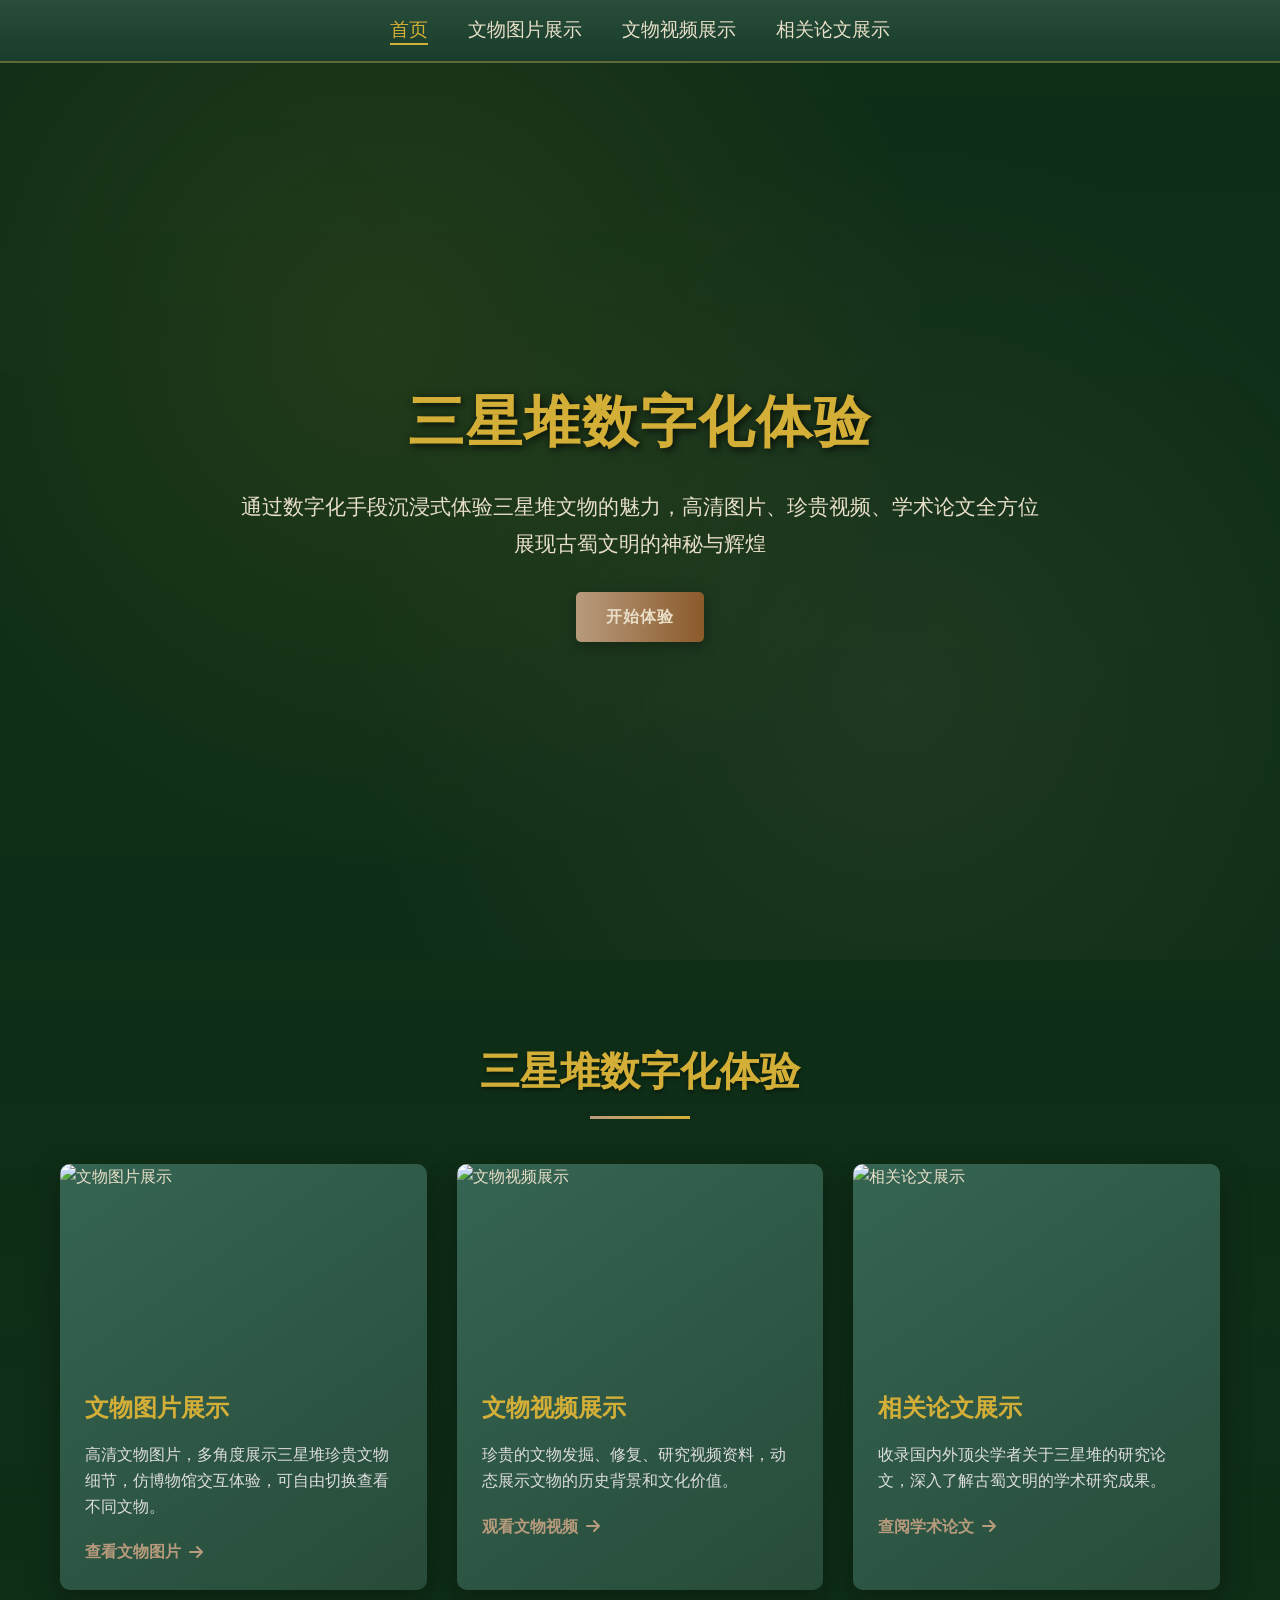
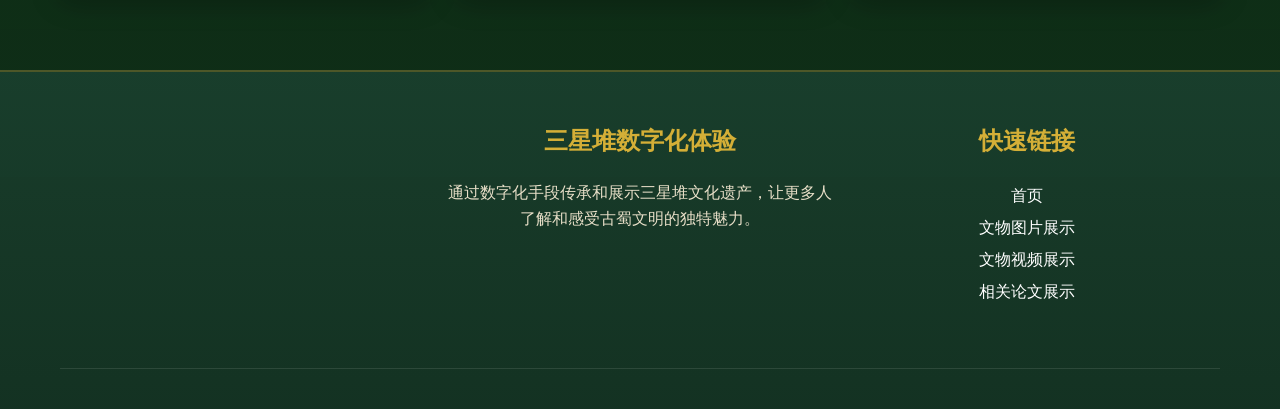
==== 数字化体验.html @ 91b33853 "Add files via upload" ====
<!DOCTYPE html>
<html lang="zh-CN">
<head>
    <meta charset="UTF-8">
    <meta name="viewport" content="width=device-width, initial-scale=1.0">
    <title>三星堆数字化体验</title>
    <link rel="stylesheet" href="https://cdnjs.cloudflare.com/ajax/libs/font-awesome/6.4.0/css/all.min.css">
    <style>
        /* 全局样式 (完全保留，未做任何改动) */
        * {
            margin: 0;
            padding: 0;
            box-sizing: border-box;
            font-family: 'Noto Serif SC', 'SimSun', 'STKaiti', serif;
        }

        :root {
            --primary-color: #b89b7d; /* 青铜色 */
            --secondary-color: #d4af37; /* 金色 */
            --dark-color: #2a4f3d; /* 深铜绿色 */
            --medium-color: #3a6b5a; /* 中铜绿色 */
            --light-color: #e8dfc8; /* 米白色 */
            --accent-color: #8b5a2b; /* 深棕色 */
            --copper-green: #0F2E17; /* 主绿色 */
            --copper-green-light: #4a7b6a; /* 浅铜绿色 */
            --copper-green-dark: #1a3f2d; /* 深铜绿色 */
            --card-bg: rgba(58, 107, 90, 0.9); /* 卡片背景 */
        }

        body {
            background: linear-gradient(135deg, #0F2E17 0%, #0F2E17 50%, #0F2E17 100%);
            color: var(--light-color);
            line-height: 1.6;
            overflow-x: hidden;
            min-height: 100vh;
        }

        .container {
            max-width: 1200px;
            margin: 0 auto;
            padding: 0 20px;
        }

        .copper-texture {
            position: fixed;
            top: 0;
            left: 0;
            width: 100%;
            height: 100%;
            pointer-events: none;
            z-index: -1;
            opacity: 0.05;
            background-image:
                radial-gradient(circle at 20% 30%, rgba(212, 175, 55, 0.2) 0%, transparent 20%),
                radial-gradient(circle at 80% 70%, rgba(184, 155, 125, 0.2) 0%, transparent 20%),
                radial-gradient(circle at 40% 80%, rgba(139, 90, 43, 0.2) 0%, transparent 20%);
        }

        .page-container {
            opacity: 0;
            transform: translateY(20px);
            transition: opacity 0.5s ease, transform 0.5s ease;
            position: absolute;
            top: 0;
            left: 0;
            width: 100%;
            display: none;
        }

        .page-container.active {
            opacity: 1;
            transform: translateY(0);
            display: block;
            position: relative;
        }

        .main-nav {
            background: linear-gradient(to bottom, rgba(42, 79, 61, 0.95), rgba(26, 63, 45, 0.9));
            position: fixed;
            width: 100%;
            z-index: 1000;
            padding: 15px 0;
            transition: all 0.3s ease;
            border-bottom: 2px solid rgba(212, 175, 55, 0.3);
            top: 0;
        }

        .main-nav.scrolled {
            padding: 10px 0;
            background-color: rgba(26, 63, 45, 0.98);
        }

        .nav-container {
            display: flex;
            justify-content: center;
            align-items: center;
        }

        .main-nav-list {
            display: flex;
            list-style: none;
            gap: 40px;
        }

        .main-nav-list li a {
            color: var(--light-color);
            text-decoration: none;
            font-weight: 500;
            font-size: 1.2rem;
            transition: all 0.3s;
            position: relative;
            padding: 5px 0;
            cursor: pointer;
        }

        .main-nav-list li a:hover {
            color: var(--secondary-color);
        }

        .main-nav-list li a::after {
            content: '';
            position: absolute;
            width: 0;
            height: 2px;
            background-color: var(--secondary-color);
            bottom: 0;
            left: 0;
            transition: width 0.3s;
        }

        .main-nav-list li a:hover::after {
            width: 100%;
        }

        .main-nav-list li a.active {
            color: var(--secondary-color);
        }

        .main-nav-list li a.active::after {
            width: 100%;
        }

        .hero {
            height: 100vh;
            background: linear-gradient(rgba(15, 46, 23, 0.85), rgba(15, 46, 23, 0.9)),
                        url('https://images.unsplash.com/photo-1518655048521-f130df041f66?ixlib=rb-4.0.3&auto=format&fit=crop&w=2070&q=80');
            background-size: cover;
            background-position: center;
            display: flex;
            align-items: center;
            justify-content: center;
            text-align: center;
            position: relative;
            overflow: hidden;
            margin-top: 60px;
        }

        .hero::before {
            content: '';
            position: absolute;
            top: 0;
            left: 0;
            width: 100%;
            height: 100%;
            background: radial-gradient(circle at 30% 30%, rgba(212, 175, 55, 0.1) 0%, transparent 50%),
                        radial-gradient(circle at 70% 70%, rgba(184, 155, 125, 0.1) 0%, transparent 50%);
            z-index: 1;
        }

        .hero-content {
            max-width: 800px;
            position: relative;
            z-index: 2;
        }

        .hero h1 {
            font-size: 3.5rem;
            margin-bottom: 20px;
            color: var(--secondary-color);
            text-shadow: 2px 2px 8px rgba(0, 0, 0, 0.8);
            letter-spacing: 2px;
        }

        .hero p {
            font-size: 1.3rem;
            margin-bottom: 30px;
            line-height: 1.8;
        }

        .btn {
            display: inline-block;
            background: linear-gradient(to right, var(--primary-color), var(--accent-color));
            color: var(--light-color);
            padding: 12px 30px;
            border-radius: 5px;
            text-decoration: none;
            font-weight: bold;
            transition: all 0.3s;
            border: none;
            cursor: pointer;
            box-shadow: 0 4px 15px rgba(0, 0, 0, 0.3);
            letter-spacing: 1px;
        }

        .btn:hover {
            background: linear-gradient(to right, var(--secondary-color), var(--primary-color));
            transform: translateY(-3px);
            box-shadow: 0 8px 20px rgba(0, 0, 0, 0.4);
        }

        .core-showcase {
            padding: 100px 0;
        }

        .section-title {
            text-align: center;
            font-size: 2.5rem;
            margin-bottom: 60px;
            color: var(--secondary-color);
            position: relative;
            text-shadow: 0 2px 4px rgba(0, 0, 0, 0.5);
        }

        .section-title::after {
            content: '';
            position: absolute;
            width: 100px;
            height: 3px;
            background: linear-gradient(to right, var(--primary-color), var(--secondary-color));
            bottom: -15px;
            left: 50%;
            transform: translateX(-50%);
        }

        .content-card {
            background: linear-gradient(145deg, rgba(58, 107, 90, 0.9), rgba(42, 79, 61, 0.9));
            border-radius: 10px;
            padding: 30px;
            margin-bottom: 50px;
            box-shadow: 0 10px 30px rgba(0, 0, 0, 0.3);
            border-left: 5px solid var(--primary-color);
            transition: all 0.3s;
            position: relative;
            overflow: hidden;
        }

        .content-card::before {
            content: '';
            position: absolute;
            top: 0;
            left: 0;
            width: 100%;
            height: 4px;
            background: linear-gradient(to right, var(--primary-color), var(--secondary-color), var(--primary-color));
        }

        .content-card:hover {
            transform: translateY(-5px);
            box-shadow: 0 15px 35px rgba(0, 0, 0, 0.4);
        }

        .content-card h3 {
            color: var(--secondary-color);
            font-size: 1.8rem;
            margin-bottom: 20px;
            display: flex;
            align-items: center;
        }

        .content-card h3 i {
            margin-right: 15px;
            color: var(--primary-color);
        }

        .content-card p {
            margin-bottom: 20px;
            font-size: 1.1rem;
            line-height: 1.7;
        }

        .content-card ul, .content-card ol {
            margin-left: 20px;
            margin-bottom: 20px;
        }

        .content-card li {
            margin-bottom: 10px;
        }

        .page-header {
            text-align: center;
            padding: 100px 0 30px;
        }

        .page-title {
            font-size: 3rem;
            color: var(--secondary-color);
            margin-bottom: 15px;
            text-shadow: 0 2px 4px rgba(0, 0, 0, 0.5);
        }

        .page-subtitle {
            font-size: 1.2rem;
            color: var(--light-color);
            max-width: 800px;
            margin: 0 auto 40px;
            line-height: 1.6;
        }

        .back-to-home {
            text-align: center;
            padding: 50px 0 30px;
        }

        .featured-content {
            padding: 80px 0;
            background: linear-gradient(to bottom, rgba(15, 46, 23, 0.8), rgba(15, 46, 23, 0.9));
        }

        .featured-grid {
            display: grid;
            grid-template-columns: repeat(auto-fit, minmax(300px, 1fr));
            gap: 30px;
            margin-top: 50px;
        }

        .featured-card {
            background: linear-gradient(145deg, rgba(58, 107, 90, 0.9), rgba(42, 79, 61, 0.9));
            border-radius: 10px;
            overflow: hidden;
            transition: all 0.3s;
            box-shadow: 0 10px 30px rgba(0, 0, 0, 0.3);
        }

        .featured-card:hover {
            transform: translateY(-10px);
            box-shadow: 0 15px 35px rgba(0, 0, 0, 0.4);
        }

        .featured-img {
            height: 200px;
            overflow: hidden;
        }

        .featured-img img {
            width: 100%;
            height: 100%;
            object-fit: cover;
            transition: transform 0.5s;
        }

        .featured-card:hover .featured-img img {
            transform: scale(1.1);
        }

        .featured-info {
            padding: 25px;
        }

        .featured-info h3 {
            color: var(--secondary-color);
            margin-bottom: 15px;
            font-size: 1.5rem;
        }

        .featured-info p {
            margin-bottom: 20px;
            color: #ddd;
        }

        .featured-link {
            color: var(--primary-color);
            text-decoration: none;
            font-weight: bold;
            display: inline-flex;
            align-items: center;
            transition: color 0.3s;
            cursor: pointer;
        }

        .featured-link:hover {
            color: var(--secondary-color);
        }

        .featured-link i {
            margin-left: 8px;
            transition: transform 0.3s;
        }

        .featured-link:hover i {
            transform: translateX(5px);
        }

        .highlight {
            color: var(--secondary-color);
            font-weight: bold;
        }

        footer {
            background: linear-gradient(to bottom, rgba(26, 63, 45, 0.95), rgba(20, 50, 35, 0.98));
            padding: 50px 0 20px;
            text-align: center;
            border-top: 2px solid rgba(212, 175, 55, 0.3);
        }

        .footer-content {
            display: flex;
            flex-wrap: wrap;
            justify-content: space-between;
            margin-bottom: 30px;
        }

        .footer-section {
            flex: 1;
            min-width: 300px;
            margin-bottom: 30px;
        }

        .footer-section h3 {
            color: var(--secondary-color);
            margin-bottom: 20px;
            font-size: 1.5rem;
        }

        .copyright {
            padding-top: 20px;
            border-top: 1px solid rgba(255, 255, 255, 0.1);
            font-size: 0.9rem;
            color: #aaa;
        }

        .footer-link {
            color: #ffffff;
            text-decoration: none;
            transition: color 0.3s ease;
        }

        .footer-link:hover {
            color: var(--secondary-color);
        }

        .back-to-top {
            position: fixed;
            bottom: 30px;
            right: 30px;
            width: 50px;
            height: 50px;
            background: linear-gradient(135deg, var(--primary-color), var(--accent-color));
            color: var(--light-color);
            border-radius: 50%;
            display: flex;
            align-items: center;
            justify-content: center;
            font-size: 1.5rem;
            cursor: pointer;
            opacity: 0;
            visibility: hidden;
            transition: all 0.3s;
            z-index: 999;
            box-shadow: 0 5px 15px rgba(0, 0, 0, 0.3);
        }

        .back-to-top.active {
            opacity: 1;
            visibility: visible;
        }

        .back-to-top:hover {
            background: linear-gradient(135deg, var(--secondary-color), var(--primary-color));
            transform: translateY(-5px);
        }

        .fade-in {
            opacity: 0;
            transform: translateY(30px);
            transition: opacity 0.8s, transform 0.8s;
        }

        .fade-in.visible {
            opacity: 1;
            transform: translateY(0);
        }

        .circular-display {
            position: relative;
            display: flex;
            justify-content: center;
            align-items: center;
            height: 500px;
            margin: 3rem 0;
        }
        .circle {
            width: 510px;
            height: 510px;
            border-radius: 50%;
            background: linear-gradient(145deg, #0f3226, #0a2018);
            box-shadow:
                0 0 0 8px var(--primary-color),
                0 0 0 12px #0f3226,
                0 20px 40px rgba(0, 0, 0, 0.6);
            position: relative;
            overflow: hidden;
            transition: transform 0.5s ease;
        }
        .circle:hover {
            transform: scale(1.02);
        }
        .circle-img-container {
            width: 100%;
            height: 100%;
            border-radius: 50%;
            overflow: hidden;
            display: flex;
            justify-content: center;
            align-items: center;
        }
        .circle-img {
            width: 110%;
            height: 110%;
            object-fit: cover;
            border-radius: 50%;
            transition: transform 0.8s ease;
            filter: brightness(1.05) contrast(1.1);
        }
        .circle-img:hover {
            transform: scale(1.05);
        }
        .circle-border-effect {
            position: absolute;
            width: 110%;
            height: 110%;
            border-radius: 50%;
            background: radial-gradient(circle, transparent 60%, #0f3226 80%);
            z-index: 2;
            pointer-events: none;
        }
        .artifact-info {
            text-align: center;
            margin-top: 2rem;
            padding: 0 2rem;
        }
        .artifact-title {
            font-size: 1.8rem;
            color: var(--secondary-color);
            margin-bottom: 0.8rem;
        }
        .artifact-desc {
            color: var(--light-color);
            font-size: 1.1rem;
            line-height: 1.7;
            max-width: 600px;
            margin: 0 auto 1.5rem;
        }
        /* 查看详情按钮已被删除，此处样式保留但无对应元素 */
        .nav-arrow {
            position: absolute;
            top: 50%;
            transform: translateY(-50%);
            background: linear-gradient(135deg, var(--primary-color), var(--accent-color));
            color: white;
            width: 60px;
            height: 60px;
            border-radius: 50%;
            display: flex;
            justify-content: center;
            align-items: center;
            font-size: 1.8rem;
            cursor: pointer;
            z-index: 10;
            transition: all 0.3s ease;
            box-shadow: 0 4px 12px rgba(0, 0, 0, 0.3);
        }
        .nav-arrow:hover {
            background: linear-gradient(135deg, var(--secondary-color), var(--primary-color));
            transform: translateY(-50%) scale(1.1);
        }
        .arrow-left {
            left: 10%;
        }
        .arrow-right {
            right: 10%;
        }
        /* 预览图区域已被完全删除，故相关样式保留但不生效 */
        @media (max-width: 1024px) {
            .circular-display { height: 450px; }
            .circle { width: 320px; height: 320px; }
        }
        @media (max-width: 768px) {
            .circular-display { height: 380px; }
            .circle { width: 260px; height: 260px; }
            .nav-arrow { width: 50px; height: 50px; font-size: 1.5rem; }
            .arrow-left { left: 5%; }
            .arrow-right { right: 5%; }
        }

        .video-container {
            width: 100%;
            border-radius: 10px;
            overflow: hidden;
            margin: 30px 0;
            box-shadow: 0 10px 30px rgba(0, 0, 0, 0.5);
        }
        .artifact-video {
            width: 100%;
            height: 500px;
            border: none;
        }

        .video-page {
            display: none;
        }
        .video-page.active {
            display: block;
        }

        .video-grid {
            display: grid;
            grid-template-columns: repeat(2, 1fr);
            gap: 2.5rem;
            margin: 2.5rem 0;
        }
        .video-item {
            background-color: #0f3226;
            border-radius: 12px;
            overflow: hidden;
            transition: all 0.4s ease;
            box-shadow: 0 8px 20px rgba(0, 0, 0, 0.2);
        }
        .video-item:hover {
            transform: translateY(-8px);
            box-shadow: 0 15px 30px rgba(0, 0, 0, 0.3);
        }
        .video-player {
            position: relative;
            width: 100%;
            height: 280px;
            overflow: hidden;
            cursor: pointer;
        }
        .video-thumbnail {
            width: 100%;
            height: 100%;
            object-fit: cover;
            transition: transform 0.5s ease;
        }
        .video-player:hover .video-thumbnail {
            transform: scale(1.05);
        }
        .video-play-btn {
            position: absolute;
            top: 50%;
            left: 50%;
            transform: translate(-50%, -50%);
            width: 70px;
            height: 70px;
            background-color: rgba(0, 0, 0, 0.7);
            border-radius: 50%;
            display: flex;
            justify-content: center;
            align-items: center;
            color: white;
            font-size: 2rem;
            transition: all 0.3s ease;
            opacity: 0.9;
        }
        .video-player:hover .video-play-btn {
            background-color: rgba(76, 175, 80, 0.9);
            transform: translate(-50%, -50%) scale(1.1);
        }
        .video-info {
            padding: 1.5rem;
        }
        .video-title {
            font-size: 1.5rem;
            color: #a5d6a7;
            margin-bottom: 0.8rem;
        }
        .video-desc {
            color: #c8e6c9;
            font-size: 1.05rem;
            line-height: 1.6;
            margin-bottom: 1rem;
        }
        .video-meta {
            display: flex;
            justify-content: space-between;
            color: #81c784;
            font-size: 0.95rem;
        }
        .video-duration, .video-views {
            display: flex;
            align-items: center;
            gap: 0.4rem;
        }

        .video-modal {
            display: none;
            position: fixed;
            top: 0;
            left: 0;
            width: 100%;
            height: 100%;
            background-color: rgba(0, 0, 0, 0.9);
            z-index: 1000;
            justify-content: center;
            align-items: center;
            animation: fadeIn 0.3s ease;
        }
        .video-modal-content {
            width: 90%;
            max-width: 900px;
            position: relative;
        }
        .video-modal-close {
            position: absolute;
            top: -40px;
            right: 0;
            color: white;
            font-size: 2rem;
            cursor: pointer;
            transition: color 0.3s ease;
        }
        .video-modal-close:hover {
            color: #4caf50;
        }
        .video-modal-player {
            width: 100%;
            height: 500px;
            border-radius: 8px;
            overflow: hidden;
        }

        .video-pagination {
            display: flex;
            justify-content: center;
            align-items: center;
            margin: 3rem 0 5rem;
            gap: 1rem;
        }
        .video-page-arrow {
            background-color: #1b5e20;
            color: white;
            width: 40px;
            height: 40px;
            border-radius: 50%;
            display: flex;
            justify-content: center;
            align-items: center;
            cursor: pointer;
            transition: all 0.3s ease;
        }
        .video-page-arrow:hover {
            background-color: #4caf50;
            transform: scale(1.1);
        }
        .video-page-numbers {
            display: flex;
            gap: 0.5rem;
        }
        .video-page-number {
            width: 40px;
            height: 40px;
            border-radius: 50%;
            display: flex;
            justify-content: center;
            align-items: center;
            cursor: pointer;
            transition: all 0.3s ease;
            font-weight: 600;
            color: var(--light-color);
        }
        .video-page-number:hover {
            background-color: rgba(76, 175, 80, 0.3);
        }
        .video-page-number.active {
            background-color: #4caf50;
            color: white;
        }

        /* 文献页面样式 */
        .documents-filter {
            display: flex;
            justify-content: center;
            gap: 1rem;
            margin-bottom: 3rem;
            flex-wrap: wrap;
        }
        .filter-btn {
            background-color: #0f3226;
            color: #c8e6c9;
            border: none;
            padding: 0.8rem 1.8rem;
            border-radius: 30px;
            font-size: 1rem;
            cursor: pointer;
            transition: all 0.3s ease;
        }
        .filter-btn:hover, .filter-btn.active {
            background-color: #2e7d32;
            color: white;
        }
        .documents-grid {
            display: grid;
            grid-template-columns: repeat(auto-fill, minmax(350px, 1fr));
            gap: 2.5rem;
            margin: 2.5rem 0;
        }
        .document-card {
            background-color: #0f3226;
            border-radius: 12px;
            overflow: hidden;
            transition: all 0.4s ease;
            box-shadow: 0 6px 16px rgba(0, 0, 0, 0.2);
            display: flex;
            flex-direction: column;
        }
        .document-card:hover {
            transform: translateY(-8px);
            box-shadow: 0 12px 24px rgba(0, 0, 0, 0.3);
        }
        .document-header {
            padding: 1.5rem 1.5rem 0.5rem;
        }
        .document-category {
            display: inline-block;
            background-color: #1b5e20;
            color: white;
            padding: 0.3rem 1rem;
            border-radius: 20px;
            font-size: 0.85rem;
            margin-bottom: 0.8rem;
        }
        .document-title {
            font-size: 1.5rem;
            color: #a5d6a7;
            margin-bottom: 1rem;
            line-height: 1.4;
        }
        .document-body {
            padding: 0 1.5rem 1.5rem;
            flex-grow: 1;
        }
        .document-abstract {
            color: #c8e6c9;
            font-size: 1.05rem;
            line-height: 1.6;
            margin-bottom: 1.5rem;
        }
        .document-meta {
            display: flex;
            justify-content: space-between;
            color: #81c784;
            font-size: 0.9rem;
            margin-bottom: 1.5rem;
        }
        .document-footer {
            padding: 1.5rem;
            background-color: #0a2018;
            display: flex;
            justify-content: space-between;
            align-items: center;
        }
        .document-author {
            display: flex;
            align-items: center;
            gap: 0.8rem;
        }
        .author-avatar {
            width: 40px;
            height: 40px;
            border-radius: 50%;
            object-fit: cover;
        }
        .author-info h4 {
            color: #a5d6a7;
            font-size: 1rem;
            margin-bottom: 0.2rem;
        }
        .author-info p {
            color: #81c784;
            font-size: 0.85rem;
        }
        .document-actions {
            display: flex;
            gap: 0.8rem;
        }
        .action-btn {
            background-color: #1b5e20;
            color: white;
            border: none;
            padding: 0.6rem 1.2rem;
            border-radius: 4px;
            cursor: pointer;
            transition: all 0.3s ease;
            display: flex;
            align-items: center;
            gap: 0.5rem;
        }
        .action-btn:hover {
            background-color: #2e7d32;
        }
        .action-btn.download {
            background-color: #0d47a1;
        }
        .action-btn.download:hover {
            background-color: #1565c0;
        }
        .meta-item {
            display: flex;
            align-items: center;
            gap: 0.3rem;
        }
        @media (max-width: 768px) {
            .video-grid {
                grid-template-columns: 1fr;
            }
            .documents-grid {
                grid-template-columns: 1fr;
            }
            .document-footer {
                flex-direction: column;
                gap: 1rem;
                align-items: flex-start;
            }
            .document-actions {
                width: 100%;
                justify-content: space-between;
            }
        }
    </style>
</head>
<body>
    <div class="copper-texture"></div>

    <nav class="main-nav" id="mainNav">
        <div class="container nav-container">
            <ul class="main-nav-list">
                <li><a href="#" class="main-nav-link active" data-page="home">首页</a></li>
                <li><a href="#" class="main-nav-link" data-page="image">文物图片展示</a></li>
                <li><a href="#" class="main-nav-link" data-page="video">文物视频展示</a></li>
                <li><a href="#" class="main-nav-link" data-page="paper">相关论文展示</a></li>
            </ul>
        </div>
    </nav>

    <div id="home-page" class="page-container active">
        <section class="hero">
            <div class="hero-content">
                <h1>三星堆数字化体验</h1>
                <p>通过数字化手段沉浸式体验三星堆文物的魅力，高清图片、珍贵视频、学术论文全方位展现古蜀文明的神秘与辉煌</p>
                <a href="#" class="btn" id="exploreBtn" data-page="image">开始体验</a>
            </div>
        </section>
        <section class="featured-content">
            <div class="container">
                <h2 class="section-title">三星堆数字化体验</h2>
                <div class="featured-grid">
                    <div class="featured-card">
                        <div class="featured-img">
                            <img src="https://imgs.699pic.com/images/701/009/785.jpg!seo.v1" alt="文物图片展示">
                        </div>
                        <div class="featured-info">
                            <h3>文物图片展示</h3>
                            <p>高清文物图片，多角度展示三星堆珍贵文物细节，仿博物馆交互体验，可自由切换查看不同文物。</p>
                            <a href="#" class="featured-link" data-page="image">查看文物图片 <i class="fas fa-arrow-right"></i></a>
                        </div>
                    </div>
                    <div class="featured-card">
                        <div class="featured-img">
                            <img src="https://imgs.699pic.com/images/507/745/010.jpg!seo.v1"alt="文物视频展示">
                        </div>
                        <div class="featured-info">
                            <h3>文物视频展示</h3>
                            <p>珍贵的文物发掘、修复、研究视频资料，动态展示文物的历史背景和文化价值。</p>
                            <a href="#" class="featured-link" data-page="video">观看文物视频 <i class="fas fa-arrow-right"></i></a>
                        </div>
                    </div>
                    <div class="featured-card">
                        <div class="featured-img">
                            <img src="https://images.unsplash.com/photo-1512758017271-d7b84c2113f1?ixlib=rb-4.0.3&auto=format&fit=crop&w=800&q=80" alt="相关论文展示">
                        </div>
                        <div class="featured-info">
                            <h3>相关论文展示</h3>
                            <p>收录国内外顶尖学者关于三星堆的研究论文，深入了解古蜀文明的学术研究成果。</p>
                            <a href="#" class="featured-link" data-page="paper">查阅学术论文 <i class="fas fa-arrow-right"></i></a>
                        </div>
                    </div>
                </div>
            </div>
        </section>
    </div>

    <!-- 文物图片展示页（已删除预览小图和查看详情按钮，并更新操作说明） -->
    <div id="image-page" class="page-container">
        <section class="core-showcase">
            <div class="container">
                <div class="page-header">
                    <h1 class="page-title">文物图片展示</h1>
                    <p class="page-subtitle">博物馆交互体验，高清展示文物细节，多角度欣赏古蜀文明的艺术瑰宝</p>
                </div>
                <div class="fade-in">
                    <h2 class="section-title">三星堆珍贵文物</h2>
                    <div class="content-card">
                        <h3><i class="fas fa-images"></i> 文物高清展示</h3>
                        <p>以下展示三星堆最具代表性的文物，点击左右箭头可切换查看不同文物，鼠标悬停在圆形展示区可查看文物细节效果。</p>
                        <!-- 圆形文物展示 - 已删除左右预览图和查看详情按钮 -->
                        <div class="circular-display">
                            <!-- 左右预览图div已完全移除 -->
                            <div class="nav-arrow arrow-left" id="prev-artifact">
                                <i class="fas fa-chevron-left"></i>
                            </div>
                            <div class="circle">
                                <div class="circle-img-container">
                                    <img id="current-artifact-img" class="circle-img" src="https://images.unsplash.com/photo-1628088026663-66496b898984?ixlib=rb-4.0.3&auto=format&fit=crop&w=1200&q=80" alt="当前文物">
                                </div>
                                <div class="circle-border-effect"></div>
                            </div>
                            <div class="nav-arrow arrow-right" id="next-artifact">
                                <i class="fas fa-chevron-right"></i>
                            </div>
                            <!-- 右侧预览图div已移除 -->
                        </div>
                        <div class="artifact-info">
                            <h2 id="artifact-title" class="artifact-title">青铜纵目面具</h2>
                            <p id="artifact-desc" class="artifact-desc">青铜纵目面具高66厘米，宽138厘米，眼耳极度夸张，被人们誉为"千里眼"和"顺风耳"。一般认为，此面具与史书中有关蜀人始祖蚕丛"纵目"的记载相呼应，很有可能表现的就是古蜀人顶礼膜拜的祖先神——蚕丛。</p>
                            <!-- 查看详情按钮已删除 -->
                        </div>
                        <p class="highlight">操作说明：</p>
                        <ul>
                            <li>点击左右箭头按钮可切换查看不同文物</li>
                            <li>鼠标悬停在圆形展示区可放大查看文物细节</li>
                            <!-- 以下两条说明已删除，因为对应元素已移除 -->
                        </ul>
                    </div>
                    <div class="back-to-home">
                        <a href="#" class="btn" data-page="home"><i class="fas fa-home"></i> 返回首页</a>
                    </div>
                </div>
            </div>
        </section>
    </div>

    <!-- 文物视频展示页（未改动） -->
    <div id="video-page" class="page-container">
        <section class="core-showcase">
            <div class="container">
                <div class="page-header">
                    <h1 class="page-title">文物视频展示</h1>
                    <p class="page-subtitle">通过动态视频了解三星堆文物的发掘过程、修复技术和文化背景，沉浸式体验古蜀文明</p>
                </div>
                <div class="fade-in">
                    <h2 class="section-title">三星堆文物视频</h2>

                    <div id="video-pages-container">
                        <div class="video-page active" id="video-page-1">
                            <div class="video-grid" id="video-grid-page1"></div>
                        </div>
                        <div class="video-page" id="video-page-2">
                            <div class="video-grid" id="video-grid-page2"></div>
                        </div>
                        <div class="video-page" id="video-page-3">
                            <div class="video-grid" id="video-grid-page3"></div>
                        </div>
                    </div>

                    <div class="video-pagination">
                        <div class="video-page-arrow" id="prev-video-page">
                            <i class="fas fa-chevron-left"></i>
                        </div>
                        <div class="video-page-numbers" id="video-page-numbers">
                            <div class="video-page-number active" data-page="1">1</div>
                            <div class="video-page-number" data-page="2">2</div>
                            <div class="video-page-number" data-page="3">3</div>
                        </div>
                        <div class="video-page-arrow" id="next-video-page">
                            <i class="fas fa-chevron-right"></i>
                        </div>
                    </div>

                    <div class="back-to-home">
                        <a href="#" class="btn" data-page="home"><i class="fas fa-home"></i> 返回首页</a>
                    </div>
                </div>
            </div>
        </section>
    </div>

    <!-- 相关论文展示页（PDF链接已更新） -->
    <div id="paper-page" class="page-container">
        <section class="core-showcase">
            <div class="container">
                <div class="page-header">
                    <h1 class="page-title">相关论文展示</h1>
                    <p class="page-subtitle">收录国内外顶尖学者关于三星堆的研究论文，为您提供深入了解古蜀文明的学术视角</p>
                </div>
                <div class="fade-in">
                    <h2 class="section-title">三星堆研究文献</h2>

                    <div class="documents-filter" id="documents-filter"></div>

                    <div class="documents-grid" id="documents-grid"></div>

                    <div class="back-to-home">
                        <a href="#" class="btn" data-page="home"><i class="fas fa-home"></i> 返回首页</a>
                    </div>
                </div>
            </div>
        </section>
    </div>

    <footer>
        <div class="container">
            <div class="footer-content">
                <div class="footer-section">

                </div>
                <div class="footer-section">
                    <h3>三星堆数字化体验</h3>
                    <p>通过数字化手段传承和展示三星堆文化遗产，让更多人了解和感受古蜀文明的独特魅力。</p>
                </div>
                <div class="footer-section">
                    <h3>快速链接</h3>
                    <ul style="list-style: none; line-height: 2;">
                        <li><a href="#" class="footer-link" data-page="home">首页</a></li>
                        <li><a href="#" class="footer-link" data-page="image">文物图片展示</a></li>
                        <li><a href="#" class="footer-link" data-page="video">文物视频展示</a></li>
                        <li><a href="#" class="footer-link" data-page="paper">相关论文展示</a></li>
                    </ul>
                </div>
            </div>
            <div class="copyright">

            </div>
        </div>
    </footer>

    <div class="back-to-top" id="backToTop">
        <i class="fas fa-arrow-up"></i>
    </div>

    <div class="video-modal" id="video-modal">
        <div class="video-modal-content">
            <div class="video-modal-close" id="video-modal-close">
                <i class="fas fa-times"></i>
            </div>
            <div class="video-modal-player">
                <video id="modal-video" controls style="width: 100%; height: 100%;">
                    <source id="modal-video-source" src="" type="video/mp4">
                    您的浏览器不支持视频播放。
                </video>
            </div>
        </div>
    </div>

    <script>
        document.addEventListener('DOMContentLoaded', function() {
            const pageContainers = {
                'home': document.getElementById('home-page'),
                'image': document.getElementById('image-page'),
                'video': document.getElementById('video-page'),
                'paper': document.getElementById('paper-page')
            };
            const navLinks = document.querySelectorAll('.main-nav-link, .featured-link, .footer-link, .btn[data-page]');

            // ---------- 文物数据（图片页用）- 已移除thumb属性，因为预览图已删除 ----------
            const artifacts = [
                { title: "青铜纵目面具", desc: "青铜纵目面具高66厘米，宽138厘米，眼耳极度夸张，被人们誉为'千里眼'和'顺风耳'。一般认为，此面具与史书中有关蜀人始祖蚕丛'纵目'的记载相呼应，很有可能表现的就是古蜀人顶礼膜拜的祖先神——蚕丛。", img: "../images/images.2/zongmu2.png" },
                { title: "青铜神树", desc: "三星堆出土的青铜树，印证了《山海经·大荒东经》的记载：汤谷上有扶木，一日方至，一日方出，皆载于乌。三星堆神树应是古代传说中扶桑、建木等神树的一种复合产物，其主要功能之一即为'通天'。", img: "../images/images.2/qingtongshenshu.png" },
                { title: "黄金面具", desc: "三星堆黄金面具采用贴金工艺打造，金箔厚度仅0.2毫米，工艺精湛。作为古蜀最高等级祭祀礼器，面具象征祭祀者（国王/大祭司）的神权身份，用于祭祀中'以金为面，沟通神灵'。", img: "../images/images.2/mianzhao.jpg" },
                { title: "青铜大立人", desc: "青铜大立人是三星堆出土最高的青铜人像，为古蜀祭祀主礼者化身，其身份为'国王兼大祭司'，是祭祀活动的核心主导者，印证了古蜀'政教合一'的社会结构。", img: "../images/images.2/立人像.png" },
                { title: "玉璋", desc: "三星堆出土的玉璋为上古重要祭祀礼器，器身刻有龙纹、鸟纹等神异图案，是'通神'的核心载体，既是古蜀人祭祀山川日月、沟通人神的核心礼器，也是理解古蜀祭祀信仰的关键文物。", img: "../images/images.2/玉璋.png" },
                { title: "金杖", desc: "三星堆出土的金杖实际上就是一句标志着王权、神权和经济社会财富垄断者权的权杖，为古蜀王国政权的最高象征物，杖身刻有鱼、鸟、人像等图案，具有重要的历史价值。", img: "../images/images.2/jinzhang.png" }
            ];
            let currentArtifactIndex = 0;

            // ---------- 视频数据 ----------
            const videos = [
                { id: 1, title: "三星堆考古新发现：祭祀坑的秘密", description: "探索三星堆最新考古发现，解密六个新祭祀坑的发掘过程与重要文物，包括黄金面具、顶尊跪坐人像等惊世发现。", thumbnail: "../images/images.2/金面罩.jpg", duration: "42:58", views: "325万", videoUrl: "../images/video/1-1.mp4" },
                { id: 2, title: "青铜神树：古蜀人的通天之梯", description: "深度解析三星堆青铜神树的制作工艺、文化内涵与宗教意义，探讨其与《山海经》中神树传说的关联。", thumbnail: "../images/images.2/qingtongshenshu.png", duration: "32:10", views: "189万", videoUrl: "../images/video/1-2.mp4" },
                { id: 3, title: "三星堆青铜铸造技术揭秘", description: "通过科学实验和工艺复原，揭示三星堆青铜器高超的铸造技术，包括范铸法、分铸法、焊接技术等。", thumbnail: "../images/images.2/金权杖.jpg", duration: "4:44", views: "210万", videoUrl: "../images/video/1-3.mp4" },
                { id: 4, title: "三星堆文字之谜：是否有文字系统？", description: "探讨三星堆符号的性质，分析刻划符号与图案，研究古蜀文明是否已发展出文字系统。", thumbnail: "../images/images.2/神权.png", duration: "8:03", views: "156万", videoUrl: "../images/video/1-4.mp4" },
                { id: 5, title: "三星堆与中原商文化的关系", description: "比较三星堆与中原商文明的异同，探讨古蜀国与商王朝的文化交流、贸易往来与政治关系。", thumbnail: "../images/images.2/区域分布.png", duration: "4:53", views: "198万", videoUrl: "../images/video/2-1.mp4" },
                { id: 6, title: "三星堆黄金制品的来源与工艺", description: "通过科技分析探索三星堆黄金的来源，复原金面具、金杖的制作工艺，揭示古蜀国的黄金加工技术。", thumbnail: "../images/images.2/huangjinmianju.png", duration: "30:32", views: "132万", videoUrl: "../images/video/2-2.mp4" },
                { id: 7, title: "三星堆玉器：礼仪与权力", description: "分析三星堆玉器的种类、功能与象征意义，探讨玉器在古蜀国社会等级与祭祀活动中的作用。", thumbnail: "../images/images.2/yuzhang.png", duration: "34:45", views: "110万", videoUrl: "../images/video/2-3.mp4" },
                { id: 8, title: "三星堆文明突然消失之谜", description: "探讨三星堆文明在公元前1100年左右突然衰落的原因，分析洪水、战争、迁徙等多种假说。", thumbnail: "../images/images.2/房子.JPG", duration: "11:57", views: "187万", videoUrl: "../images/video/2-4.mp4" },
                { id: 9, title: "三星堆与金沙：古蜀文明的传承", description: "比较三星堆与金沙遗址的文物特征，探讨古蜀文明从三星堆向金沙的转移与演变过程。", thumbnail: "../images/images.2/青铜头.JPG", duration: "34:26", views: "176万", videoUrl: "../images/video/3-1.mp4" },
                { id: 10, title: "三星堆的国际文化交流", description: "从象牙、海贝、黄金等文物出发，探索三星堆与东南亚、南亚甚至中亚地区的文化交流与贸易往来。", thumbnail: "../images/images.2/长图.png", duration: "6:12", views: "145万", videoUrl: "../images/video/3-2.mp4" }
            ];

            const videosPerPage = [4, 4, 2];
            let currentVideoPage = 1;

            // ---------- 文献数据（已更新第一篇PDF路径） ----------
            const documents = [
                {
                    id: 1,
                    title: "成都平原中—晚全新世环境考古研究进展",
                    category: "科技考古",
                    abstract: "采用X射线荧光、金相分析、铅同位素分析等方法，对三星堆青铜器的合金成分、制作工艺、矿料来源进行系统研究，揭示古蜀国青铜生产的技术特点与资源网络。",
                    author: "黄明 马春梅 朱诚",
                    authorTitle: "南京大学地理与海洋科学学院，江苏南京210023 成都文物考古研究院，四川成都610072",
                    date: "2017年12月",
                    pages: 12,

                    pdfUrl: "pdfs/成都平原中——晚全新世环境考古研究进展_黄明.pdf",  // 👈 已替换为相对路径

                },
                { id: 2, title: "考古，让人们真真切切触摸到中华文明的血脉", category: "文化比较", abstract: "通过比较三星堆与郑州商城、殷墟等商文化遗址的文物特征，分析古蜀文明与中原商文化的异同，探讨两者之间的文化交流、技术传播与政治关系。", author: "李华", authorTitle: "中国社会科学院考古研究所研究员", authorAvatar: "https://randomuser.me/api/portraits/women/44.jpg", date: "2024年2月28", pages: 24, citations: 0, pdfUrl: "#"},
                { id: 3, title: "三星堆祭祀坑出土铜顶尊跪坐人像科技分析及相关问题", category: "工艺技术", abstract: "通过微量元素分析和金相观察，确定三星堆金器的可能矿源，复原金箔捶拓、包金、贴金等制作工艺，评估古蜀国黄金加工的技术水平。", author: "郭建波 郑芦 王冲 肖庆 李映福 刘志岩 余健 冉宏林", authorTitle: "四川省文物考古研究院", authorAvatar: "https://randomuser.me/api/portraits/men/67.jpg", date: "2026第一期", pages: 17, citations: 0, pdfUrl: "#" },
                { id: 4, title: "三星堆鸟形器及鸟纹饰研究", category: "宗教考古", abstract: "结合《山海经》等文献记载，分析青铜神树的象征意义，探讨古蜀人的宇宙观、通天思想与神灵体系，揭示三星堆文明的宗教特征。", author: "唐诗旭", authorTitle: "四川师范大学硕士", authorAvatar: "https://randomuser.me/api/portraits/women/68.jpg", date: "2025-6-3", pages: 142, citations: 0, pdfUrl: "#"},
                { id: 5, title: "金沙遗址出土象牙的有机硅嵌封保存效果评价", category: "科技考古", abstract: "通过DNA分析和同位素研究，确定三星堆象牙的动物种类与地理来源，探讨象牙在古蜀国祭祀活动中的功能与象征意义。", author: "蒋璐蔓 肖嶙 白玉龙 洪静 孙杰 王宁 蒋浪 向仕林 赵丽娟", authorTitle: "成都市文物考古研究院", authorAvatar: "https://randomuser.me/api/portraits/men/75.jpg", date: "2025年12月", pages: 10, citations: 0, pdfUrl: "#" },
                { id: 6, title: "古代玉石白化机理解析———以三星堆遗址出土部分玉器为例", category: "工艺技术", abstract: "对三星堆出土玉器进行系统分类，分析琮、璋、璧、戈等玉器的形制演变、制作工艺与社会功能，探讨玉器在古蜀礼仪制度中的作用。", author: "王云鹏 刘建成 李志敏 王凤娇 鲁海子 方辉 马清林", authorTitle: "山东大学环境与社会考古学国际合作联合实验室", authorAvatar: "https://randomuser.me/api/portraits/women/26.jpg", date: "2024年10月", pages: 17, citations: 0, pdfUrl: "#" },
                { id: 7, title: "南方丝绸之路与对外关系研讨", category: "文化交流", abstract: "以海贝、象牙、黄金等为线索，探讨三星堆文明与东南亚、南亚地区的文化交流，论证古蜀国在早期南方丝绸之路上的地位。", author: "颜信", authorTitle: " 四川师范大学硕士", authorAvatar: "https://randomuser.me/api/portraits/men/55.jpg", date: "2011年12月1日", pages: 111, citations: 92, pdfUrl: "#" },
                { id: 8, title: "用科技让考古和时代对接", category: "科技考古", abstract: "通过孢粉、植硅体、地貌等分析，重建三星堆时期的古环境，探讨环境变迁对古蜀文明产生、发展与衰落的影响。", author: "周敏", authorTitle: "南京大学地理与海洋科学学院教授", authorAvatar: "https://randomuser.me/api/portraits/women/33.jpg", date: "2023-08-14", pages: 17, citations: 63, pdfUrl: "#" },
                { id: 9, title: "三星堆文化与中原夏商文化的交流研究述评", category: "文化交流", abstract: "系统报道2019-2022年三星堆新发现6个祭祀坑的发掘情况，介绍出土文物、层位关系与初步认识，为后续研究提供基础资料。", author: " 李桂芳", authorTitle: "三星堆考古工作队", authorAvatar: "https://randomuser.me/api/portraits/men/45.jpg", date: "2023年第4期", pages: 12, citations: 0, pdfUrl: "#"}


            ];

            // ---------- 页面切换 ----------
            function switchPage(pageId) {
                Object.values(pageContainers).forEach(container => { if (container) container.classList.remove('active'); });
                if (pageContainers[pageId]) {
                    pageContainers[pageId].classList.add('active');
                    window.scrollTo({ top: 0, behavior: 'smooth' });
                    setTimeout(() => {
                        const fadeElements = pageContainers[pageId].querySelectorAll('.fade-in');
                        fadeElements.forEach(el => el.classList.add('visible'));
                    }, 300);
                }
                document.querySelectorAll('.main-nav-link').forEach(link => {
                    link.classList.toggle('active', link.getAttribute('data-page') === pageId);
                });
            }
            navLinks.forEach(link => {
                link.addEventListener('click', e => { e.preventDefault(); switchPage(link.getAttribute('data-page')); });
            });
            document.getElementById('exploreBtn').addEventListener('click', e => { e.preventDefault(); switchPage('image'); });

            // ---------- 滚动监听 ----------
            window.addEventListener('scroll', () => {
                const mainNav = document.getElementById('mainNav');
                const backToTop = document.getElementById('backToTop');
                mainNav.classList.toggle('scrolled', window.scrollY > 100);
                backToTop.classList.toggle('active', window.scrollY > 500);
                const activePage = document.querySelector('.page-container.active');
                if (activePage) {
                    activePage.querySelectorAll('.fade-in').forEach(el => {
                        if (el.getBoundingClientRect().top < window.innerHeight - 100) el.classList.add('visible');
                    });
                }
            });
            document.getElementById('backToTop').addEventListener('click', () => {
                window.scrollTo({ top: 0, behavior: 'smooth' });
            });

            // ---------- 图片页文物切换（已移除预览图更新代码） ----------
            function updateArtifactDisplay() {
                const artifact = artifacts[currentArtifactIndex];
                document.getElementById('current-artifact-img').src = artifact.img;
                document.getElementById('artifact-title').textContent = artifact.title;
                document.getElementById('artifact-desc').textContent = artifact.desc;
                // 以下预览图更新代码已删除，因为对应元素已移除
            }
            document.getElementById('prev-artifact')?.addEventListener('click', () => {
                currentArtifactIndex = (currentArtifactIndex - 1 + artifacts.length) % artifacts.length;
                updateArtifactDisplay();
            });
            document.getElementById('next-artifact')?.addEventListener('click', () => {
                currentArtifactIndex = (currentArtifactIndex + 1) % artifacts.length;
                updateArtifactDisplay();
            });

            // ---------- 视频分页功能 ----------
            function generateVideoPages() {
                let start = 0;
                for (let page = 1; page <= 3; page++) {
                    const grid = document.getElementById(`video-grid-page${page}`);
                    if (!grid) continue;
                    grid.innerHTML = '';
                    const count = videosPerPage[page-1];
                    for (let i = 0; i < count; i++) {
                        const idx = start + i;
                        if (idx >= videos.length) break;
                        const video = videos[idx];
                        const videoItem = document.createElement('div');
                        videoItem.className = 'video-item';
                        videoItem.innerHTML = `
                            <div class="video-player" data-video-url="${video.videoUrl}">
                                <img src="${video.thumbnail}" alt="${video.title}" class="video-thumbnail">
                                <div class="video-play-btn">
                                    <i class="fas fa-play"></i>
                                </div>
                            </div>
                            <div class="video-info">
                                <h3 class="video-title">${video.title}</h3>
                                <p class="video-desc">${video.description}</p>
                                <div class="video-meta">
                                    <div class="video-duration">
                                        <i class="far fa-clock"></i>
                                        <span>${video.duration}</span>
                                    </div>
                                    <div class="video-views">
                                        <i class="far fa-eye"></i>
                                        <span>${video.views} 播放</span>
                                    </div>
                                </div>
                            </div>
                        `;
                        grid.appendChild(videoItem);
                    }
                    start += count;
                }
                attachVideoEvents();
            }

            function attachVideoEvents() {
                const videoPlayers = document.querySelectorAll('.video-player');
                videoPlayers.forEach(player => {
                    const videoUrl = player.getAttribute('data-video-url');
                    player.addEventListener('click', () => {
                        const modalVideo = document.getElementById('modal-video');
                        const modalVideoSource = document.getElementById('modal-video-source');
                        modalVideoSource.src = videoUrl;
                        modalVideo.load();
                        document.getElementById('video-modal').style.display = 'flex';
                        modalVideo.play();
                    });
                });
            }

            function switchVideoPage(page) {
                document.querySelectorAll('.video-page').forEach(p => p.classList.remove('active'));
                document.getElementById(`video-page-${page}`).classList.add('active');
                document.querySelectorAll('.video-page-number').forEach(num => {
                    num.classList.toggle('active', num.getAttribute('data-page') == page);
                });
                currentVideoPage = page;
            }

            const prevVideoBtn = document.getElementById('prev-video-page');
            const nextVideoBtn = document.getElementById('next-video-page');
            const videoPageNumbers = document.querySelectorAll('.video-page-number');
            if (prevVideoBtn && nextVideoBtn) {
                prevVideoBtn.addEventListener('click', () => {
                    if (currentVideoPage > 1) switchVideoPage(currentVideoPage - 1);
                });
                nextVideoBtn.addEventListener('click', () => {
                    if (currentVideoPage < 3) switchVideoPage(currentVideoPage + 1);
                });
                videoPageNumbers.forEach(num => {
                    num.addEventListener('click', () => {
                        switchVideoPage(parseInt(num.getAttribute('data-page')));
                    });
                });
            }

            // ---------- 文献页面（合并按钮版） ----------
            let currentFilter = 'all';

            function generateDocumentFilters() {
                const filterContainer = document.getElementById('documents-filter');
                if (!filterContainer) return;
                const categories = ['all', '科技考古', '文化比较', '工艺技术', '宗教考古',  '文化交流'];
                const categoryNames = {
                    'all': '全部', '科技考古': '科技考古', '文化比较': '文化比较', '工艺技术': '工艺技术',
                    '宗教考古': '宗教考古',
                    '文化交流': '文化交流'
                };
                categories.forEach(cat => {
                    const btn = document.createElement('button');
                    btn.className = `filter-btn ${cat === 'all' ? 'active' : ''}`;
                    btn.textContent = categoryNames[cat] || cat;
                    btn.setAttribute('data-category', cat);
                    btn.addEventListener('click', () => {
                        document.querySelectorAll('.filter-btn').forEach(b => b.classList.remove('active'));
                        btn.classList.add('active');
                        currentFilter = cat;
                        generateDocumentsGrid();
                    });
                    filterContainer.appendChild(btn);
                });
            }

            function generateDocumentsGrid() {
                const grid = document.getElementById('documents-grid');
                if (!grid) return;
                grid.innerHTML = '';
                let filteredDocs = documents;
                if (currentFilter !== 'all') {
                    filteredDocs = documents.filter(d => d.category === currentFilter);
                }
                filteredDocs.forEach(doc => {
                    const card = document.createElement('div');
                    card.className = 'document-card';
                    card.innerHTML = `
                        <div class="document-header">
                            <span class="document-category">${doc.category}</span>
                            <h3 class="document-title">${doc.title}</h3>
                        </div>
                        <div class="document-body">
                            <p class="document-abstract">${doc.abstract}</p>
                            <div class="document-meta">
                                <div class="meta-item">
                                    <i class="far fa-calendar"></i>
                                    <span>${doc.date}</span>
                                </div>
                                <div class="meta-item">
                                    <i class="far fa-file"></i>
                                    <span>${doc.pages} 页</span>
                                </div>

                            </div>
                        </div>
                        <div class="document-footer">
                            <div class="document-author">
                                <div class="author-info">
                                <h4>${doc.author}</h4>
                                <p>${doc.authorTitle || ''}</p>
                            </div>
                        </div>
                            </div>
                            <div class="document-actions">
                                <button class="action-btn pdf-btn" data-pdf="${doc.pdfUrl || '#'}">
                                    <i class="fas fa-file-pdf"></i><span>查看PDF</span>
                                </button>
                            </div>
                        </div>
                    `;
                    grid.appendChild(card);
                });

                document.querySelectorAll('.pdf-btn').forEach(btn => {
                    btn.addEventListener('click', () => {
                        const pdfUrl = btn.getAttribute('data-pdf');
                        if (pdfUrl && pdfUrl !== '#') {
                            window.open(pdfUrl, '_blank');
                        } else {
                            alert('PDF文件暂未上传，敬请期待！');
                        }
                    });
                });
            }

            // ---------- 视频模态框关闭 ----------
            const videoModal = document.getElementById('video-modal');
            const modalClose = document.getElementById('video-modal-close');
            if (modalClose) {
                modalClose.addEventListener('click', () => {
                    videoModal.style.display = 'none';
                    document.getElementById('modal-video').pause();
                });
                videoModal.addEventListener('click', (e) => {
                    if (e.target === videoModal) {
                        videoModal.style.display = 'none';
                        document.getElementById('modal-video').pause();
                    }
                });
            }

            // ---------- 初始化 ----------
            function init() {
                updateArtifactDisplay();
                generateVideoPages();
                generateDocumentFilters();
                generateDocumentsGrid();
                switchPage('home');
            }
            init();
        });
    </script>
</body
</html>
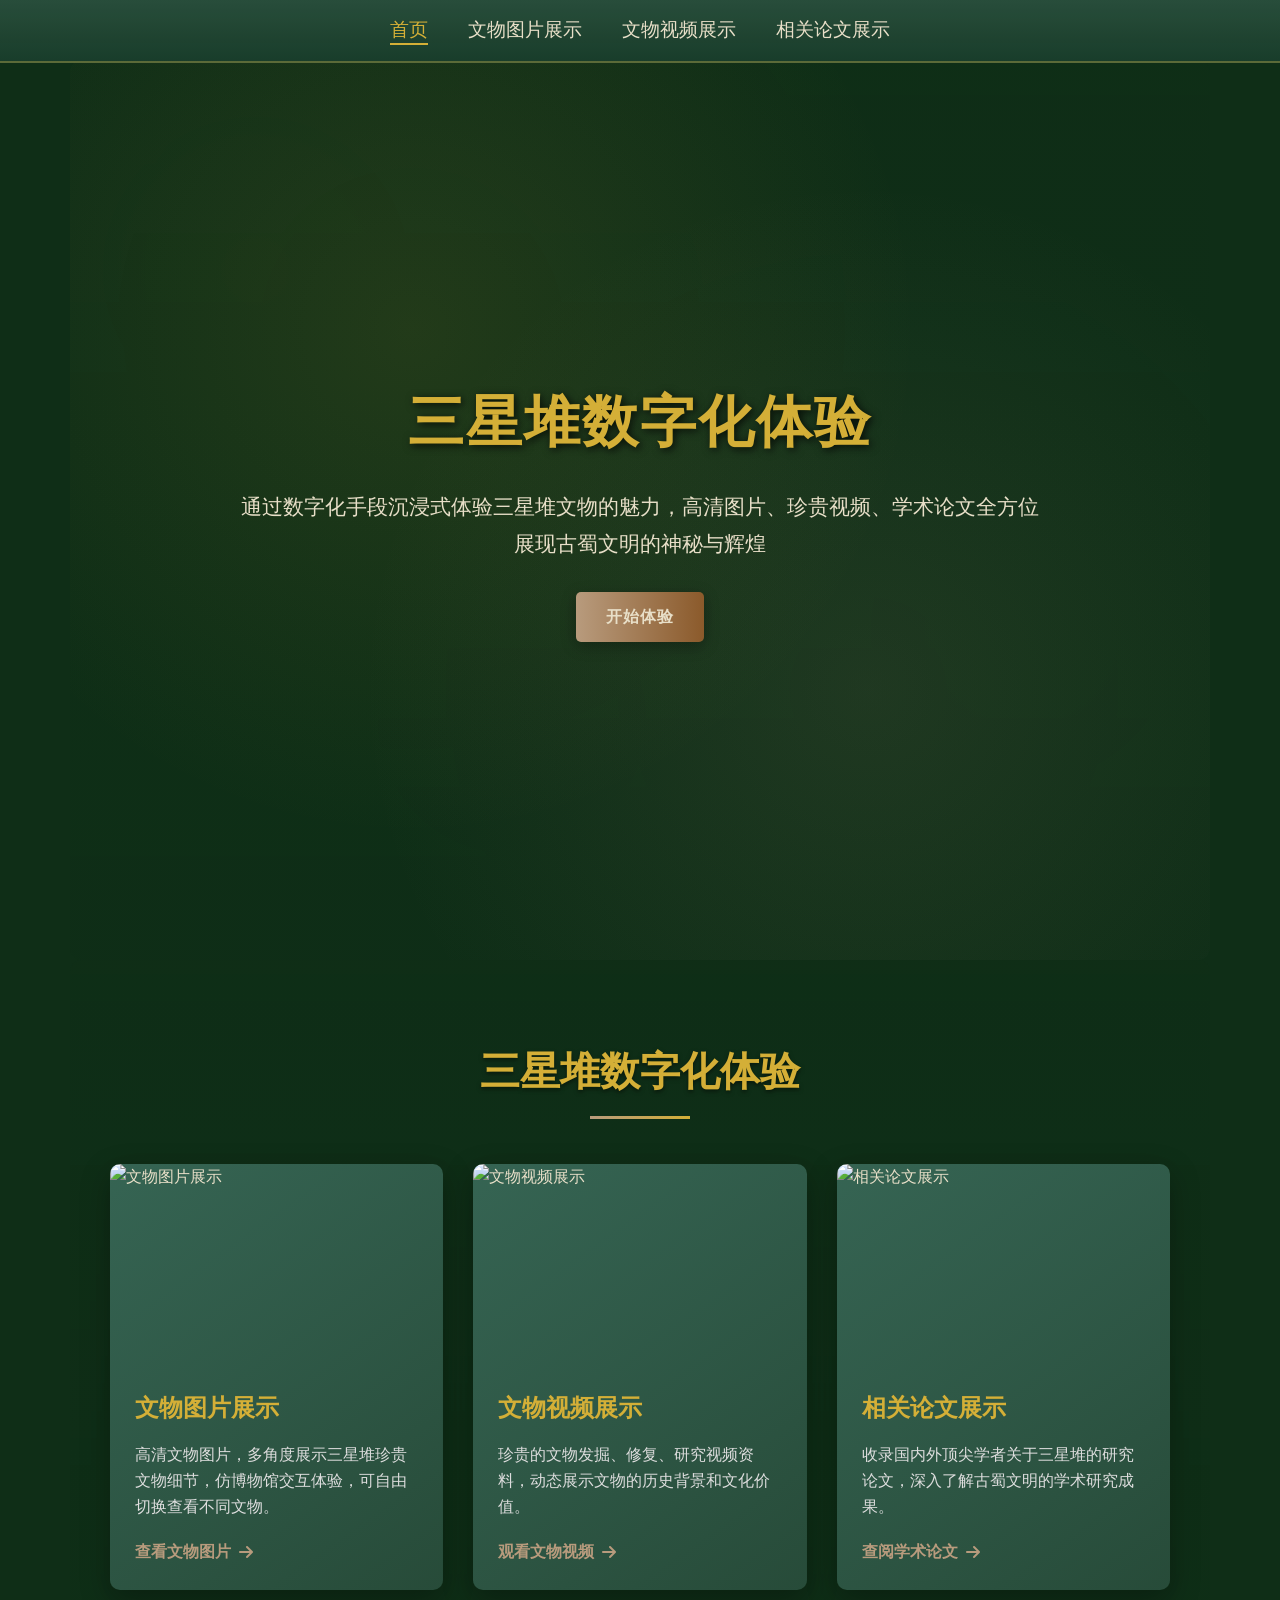
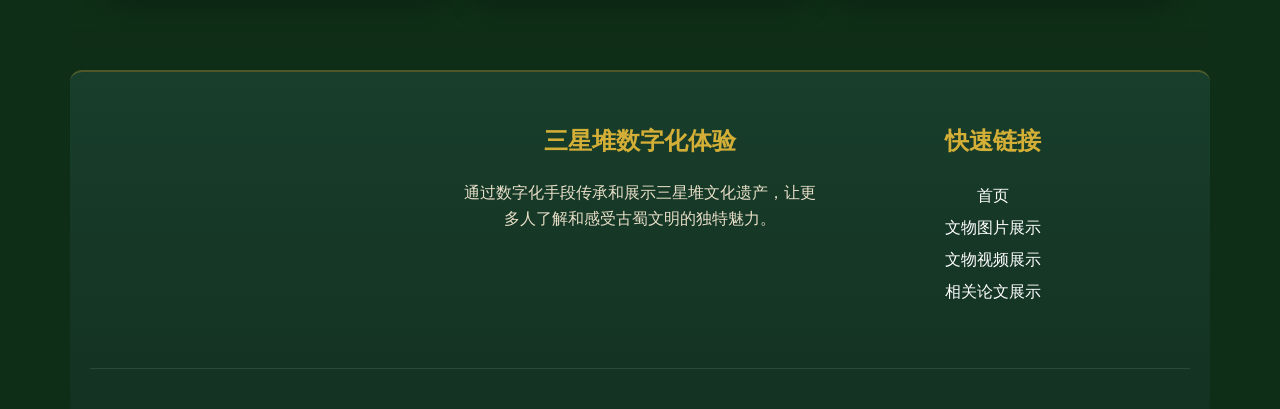
==== commit 3216c59d: "Update 数字化体验.html" ====
--- a/数字化体验.html
+++ b/数字化体验.html
@@ -35,10 +35,12 @@
             min-height: 100vh;
         }
 
+        /* ========== 核心修复：统一版心 最大宽度1140px 居中 ========== */
         .container {
-            max-width: 1200px;
-            margin: 0 auto;
-            padding: 0 20px;
+            max-width: 1140px !important;
+            width: 100% !important;
+            margin: 0 auto !important;
+            padding: 0 20px !important;
         }
 
         .copper-texture {
@@ -94,6 +96,8 @@
             display: flex;
             justify-content: center;
             align-items: center;
+            max-width: 1140px;
+            margin: 0 auto;
         }
 
         .main-nav-list {
@@ -153,6 +157,10 @@
             position: relative;
             overflow: hidden;
             margin-top: 60px;
+            max-width: 1140px;
+            margin-left: auto;
+            margin-right: auto;
+            border-radius: 12px;
         }
 
         .hero::before {
@@ -210,6 +218,8 @@
 
         .core-showcase {
             padding: 100px 0;
+            max-width: 1140px;
+            margin: 0 auto;
         }
 
         .section-title {
@@ -242,6 +252,9 @@
             transition: all 0.3s;
             position: relative;
             overflow: hidden;
+            max-width: 1140px;
+            margin-left: auto;
+            margin-right: auto;
         }
 
         .content-card::before {
@@ -290,6 +303,8 @@
         .page-header {
             text-align: center;
             padding: 100px 0 30px;
+            max-width: 1140px;
+            margin: 0 auto;
         }
 
         .page-title {
@@ -315,6 +330,9 @@
         .featured-content {
             padding: 80px 0;
             background: linear-gradient(to bottom, rgba(15, 46, 23, 0.8), rgba(15, 46, 23, 0.9));
+            max-width: 1140px;
+            margin: 0 auto;
+            border-radius: 12px;
         }
 
         .featured-grid {
@@ -322,6 +340,10 @@
             grid-template-columns: repeat(auto-fit, minmax(300px, 1fr));
             gap: 30px;
             margin-top: 50px;
+            max-width: 1140px;
+            margin-left: auto;
+            margin-right: auto;
+            padding: 0 20px;
         }
 
         .featured-card {
@@ -401,6 +423,9 @@
             padding: 50px 0 20px;
             text-align: center;
             border-top: 2px solid rgba(212, 175, 55, 0.3);
+            max-width: 1140px;
+            margin: 0 auto;
+            border-radius: 12px 12px 0 0;
         }
 
         .footer-content {
@@ -408,6 +433,7 @@
             flex-wrap: wrap;
             justify-content: space-between;
             margin-bottom: 30px;
+            padding: 0 20px;
         }
 
         .footer-section {
@@ -488,6 +514,9 @@
             align-items: center;
             height: 500px;
             margin: 3rem 0;
+            max-width: 1140px;
+            margin-left: auto;
+            margin-right: auto;
         }
         .circle {
             width: 510px;
@@ -538,6 +567,9 @@
             text-align: center;
             margin-top: 2rem;
             padding: 0 2rem;
+            max-width: 1140px;
+            margin-left: auto;
+            margin-right: auto;
         }
         .artifact-title {
             font-size: 1.8rem;
@@ -618,6 +650,10 @@
             grid-template-columns: repeat(2, 1fr);
             gap: 2.5rem;
             margin: 2.5rem 0;
+            max-width: 1140px;
+            margin-left: auto;
+            margin-right: auto;
+            padding: 0 20px;
         }
         .video-item {
             background-color: #0f3226;
@@ -784,6 +820,9 @@
             gap: 1rem;
             margin-bottom: 3rem;
             flex-wrap: wrap;
+            max-width: 1140px;
+            margin-left: auto;
+            margin-right: auto;
         }
         .filter-btn {
             background-color: #0f3226;
@@ -804,6 +843,10 @@
             grid-template-columns: repeat(auto-fill, minmax(350px, 1fr));
             gap: 2.5rem;
             margin: 2.5rem 0;
+            max-width: 1140px;
+            margin-left: auto;
+            margin-right: auto;
+            padding: 0 20px;
         }
         .document-card {
             background-color: #0f3226;
@@ -1364,8 +1407,7 @@
                 const categories = ['all', '科技考古', '文化比较', '工艺技术', '宗教考古',  '文化交流'];
                 const categoryNames = {
                     'all': '全部', '科技考古': '科技考古', '文化比较': '文化比较', '工艺技术': '工艺技术',
-                    '宗教考古': '宗教考古',
-                    '文化交流': '文化交流'
+                    '宗教考古': '宗教考古', '文化交流': '文化交流'
                 };
                 categories.forEach(cat => {
                     const btn = document.createElement('button');
@@ -1469,6 +1511,5 @@
             init();
         });
     </script>
-</body
+</body>
 </html>
-
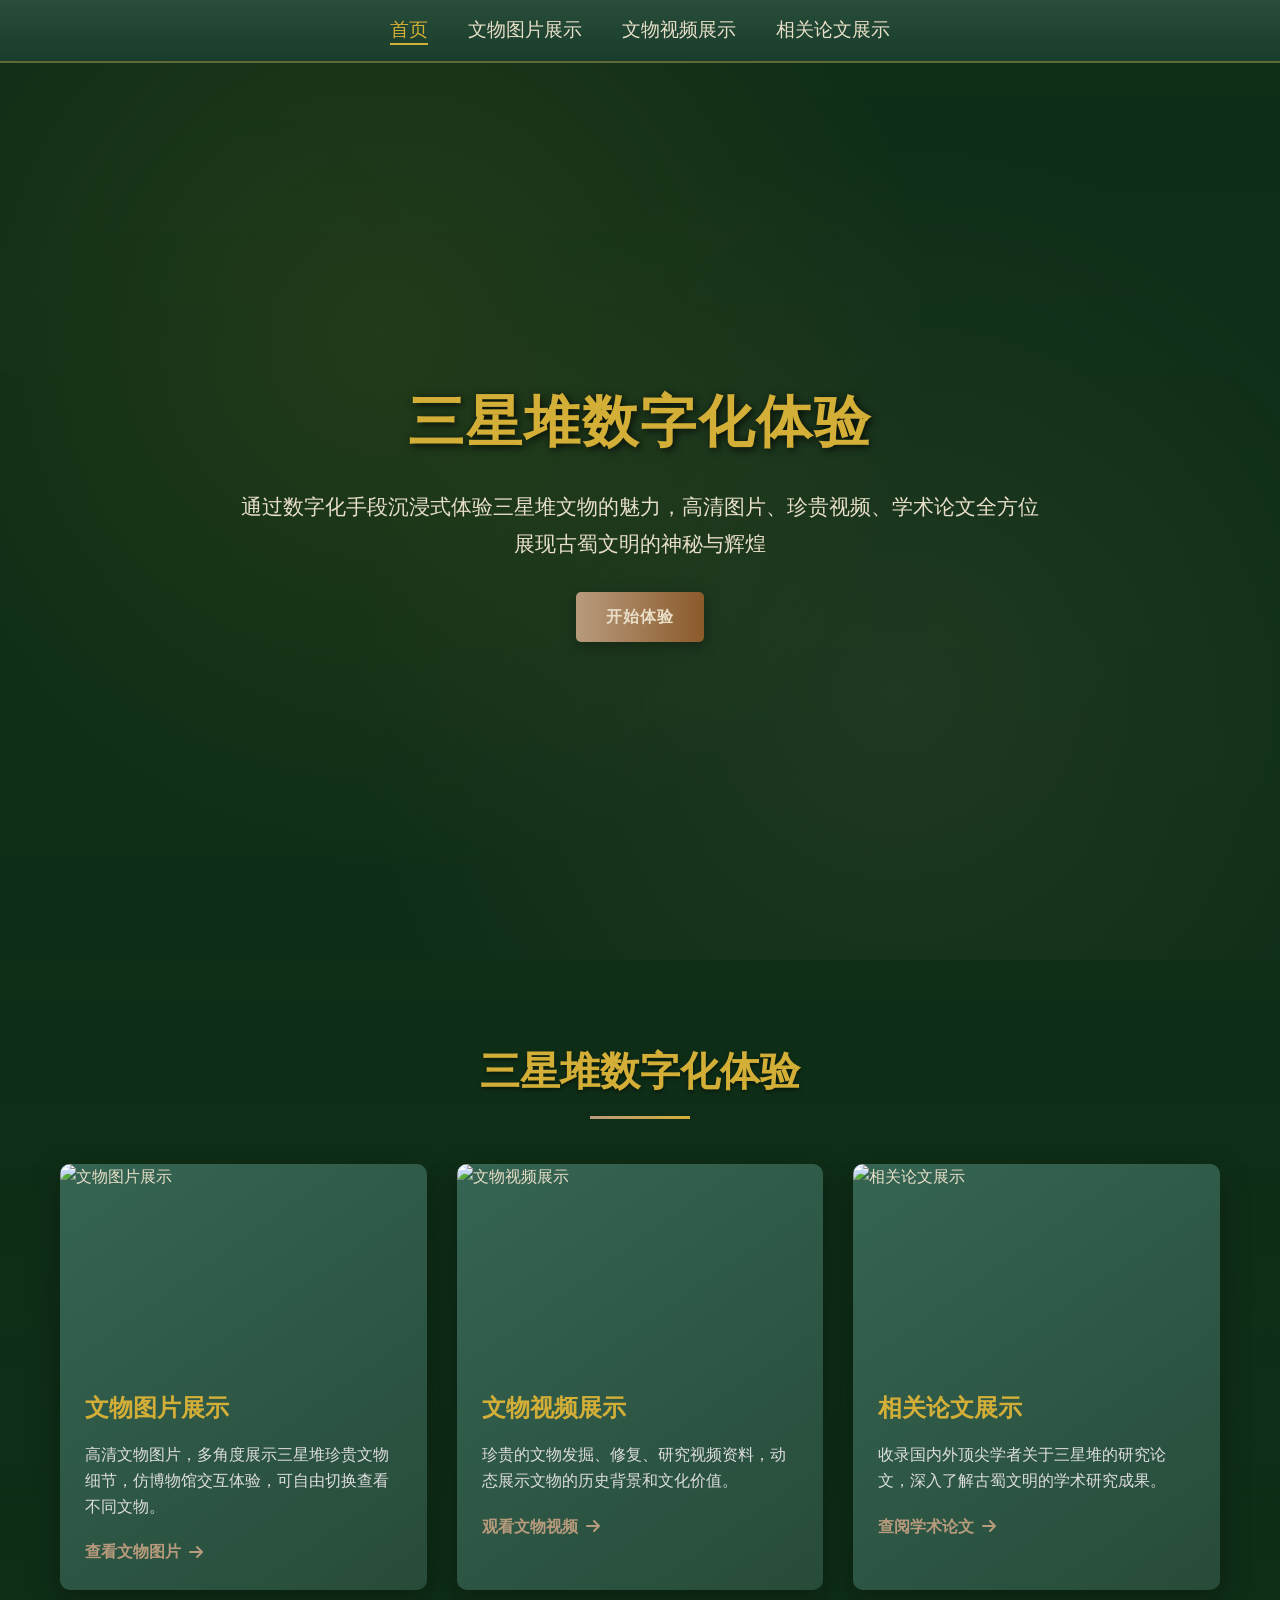
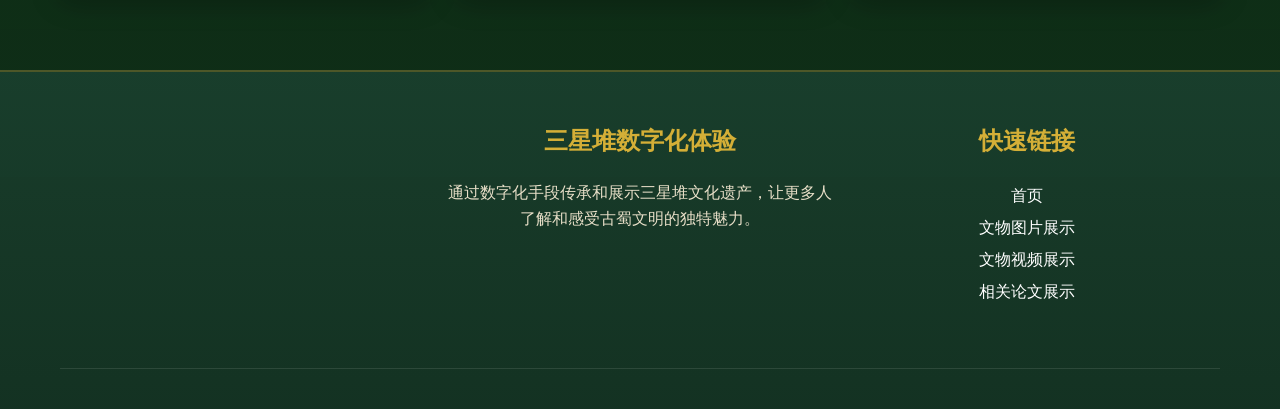
==== commit 58288a63: "Update 数字化体验.html" ====
--- a/数字化体验.html
+++ b/数字化体验.html
@@ -35,12 +35,10 @@
             min-height: 100vh;
         }
 
-        /* ========== 核心修复：统一版心 最大宽度1140px 居中 ========== */
         .container {
-            max-width: 1140px !important;
-            width: 100% !important;
-            margin: 0 auto !important;
-            padding: 0 20px !important;
+            max-width: 1200px;
+            margin: 0 auto;
+            padding: 0 20px;
         }
 
         .copper-texture {
@@ -96,8 +94,6 @@
             display: flex;
             justify-content: center;
             align-items: center;
-            max-width: 1140px;
-            margin: 0 auto;
         }
 
         .main-nav-list {
@@ -157,10 +153,6 @@
             position: relative;
             overflow: hidden;
             margin-top: 60px;
-            max-width: 1140px;
-            margin-left: auto;
-            margin-right: auto;
-            border-radius: 12px;
         }
 
         .hero::before {
@@ -218,8 +210,6 @@
 
         .core-showcase {
             padding: 100px 0;
-            max-width: 1140px;
-            margin: 0 auto;
         }
 
         .section-title {
@@ -252,9 +242,6 @@
             transition: all 0.3s;
             position: relative;
             overflow: hidden;
-            max-width: 1140px;
-            margin-left: auto;
-            margin-right: auto;
         }
 
         .content-card::before {
@@ -303,8 +290,6 @@
         .page-header {
             text-align: center;
             padding: 100px 0 30px;
-            max-width: 1140px;
-            margin: 0 auto;
         }
 
         .page-title {
@@ -330,9 +315,6 @@
         .featured-content {
             padding: 80px 0;
             background: linear-gradient(to bottom, rgba(15, 46, 23, 0.8), rgba(15, 46, 23, 0.9));
-            max-width: 1140px;
-            margin: 0 auto;
-            border-radius: 12px;
         }
 
         .featured-grid {
@@ -340,10 +322,6 @@
             grid-template-columns: repeat(auto-fit, minmax(300px, 1fr));
             gap: 30px;
             margin-top: 50px;
-            max-width: 1140px;
-            margin-left: auto;
-            margin-right: auto;
-            padding: 0 20px;
         }
 
         .featured-card {
@@ -423,9 +401,6 @@
             padding: 50px 0 20px;
             text-align: center;
             border-top: 2px solid rgba(212, 175, 55, 0.3);
-            max-width: 1140px;
-            margin: 0 auto;
-            border-radius: 12px 12px 0 0;
         }
 
         .footer-content {
@@ -433,7 +408,6 @@
             flex-wrap: wrap;
             justify-content: space-between;
             margin-bottom: 30px;
-            padding: 0 20px;
         }
 
         .footer-section {
@@ -514,9 +488,6 @@
             align-items: center;
             height: 500px;
             margin: 3rem 0;
-            max-width: 1140px;
-            margin-left: auto;
-            margin-right: auto;
         }
         .circle {
             width: 510px;
@@ -567,9 +538,6 @@
             text-align: center;
             margin-top: 2rem;
             padding: 0 2rem;
-            max-width: 1140px;
-            margin-left: auto;
-            margin-right: auto;
         }
         .artifact-title {
             font-size: 1.8rem;
@@ -650,10 +618,6 @@
             grid-template-columns: repeat(2, 1fr);
             gap: 2.5rem;
             margin: 2.5rem 0;
-            max-width: 1140px;
-            margin-left: auto;
-            margin-right: auto;
-            padding: 0 20px;
         }
         .video-item {
             background-color: #0f3226;
@@ -820,9 +784,6 @@
             gap: 1rem;
             margin-bottom: 3rem;
             flex-wrap: wrap;
-            max-width: 1140px;
-            margin-left: auto;
-            margin-right: auto;
         }
         .filter-btn {
             background-color: #0f3226;
@@ -843,10 +804,6 @@
             grid-template-columns: repeat(auto-fill, minmax(350px, 1fr));
             gap: 2.5rem;
             margin: 2.5rem 0;
-            max-width: 1140px;
-            margin-left: auto;
-            margin-right: auto;
-            padding: 0 20px;
         }
         .document-card {
             background-color: #0f3226;
@@ -1407,7 +1364,8 @@
                 const categories = ['all', '科技考古', '文化比较', '工艺技术', '宗教考古',  '文化交流'];
                 const categoryNames = {
                     'all': '全部', '科技考古': '科技考古', '文化比较': '文化比较', '工艺技术': '工艺技术',
-                    '宗教考古': '宗教考古', '文化交流': '文化交流'
+                    '宗教考古': '宗教考古',
+                    '文化交流': '文化交流'
                 };
                 categories.forEach(cat => {
                     const btn = document.createElement('button');
@@ -1511,5 +1469,6 @@
             init();
         });
     </script>
-</body>
+</body
 </html>
+
